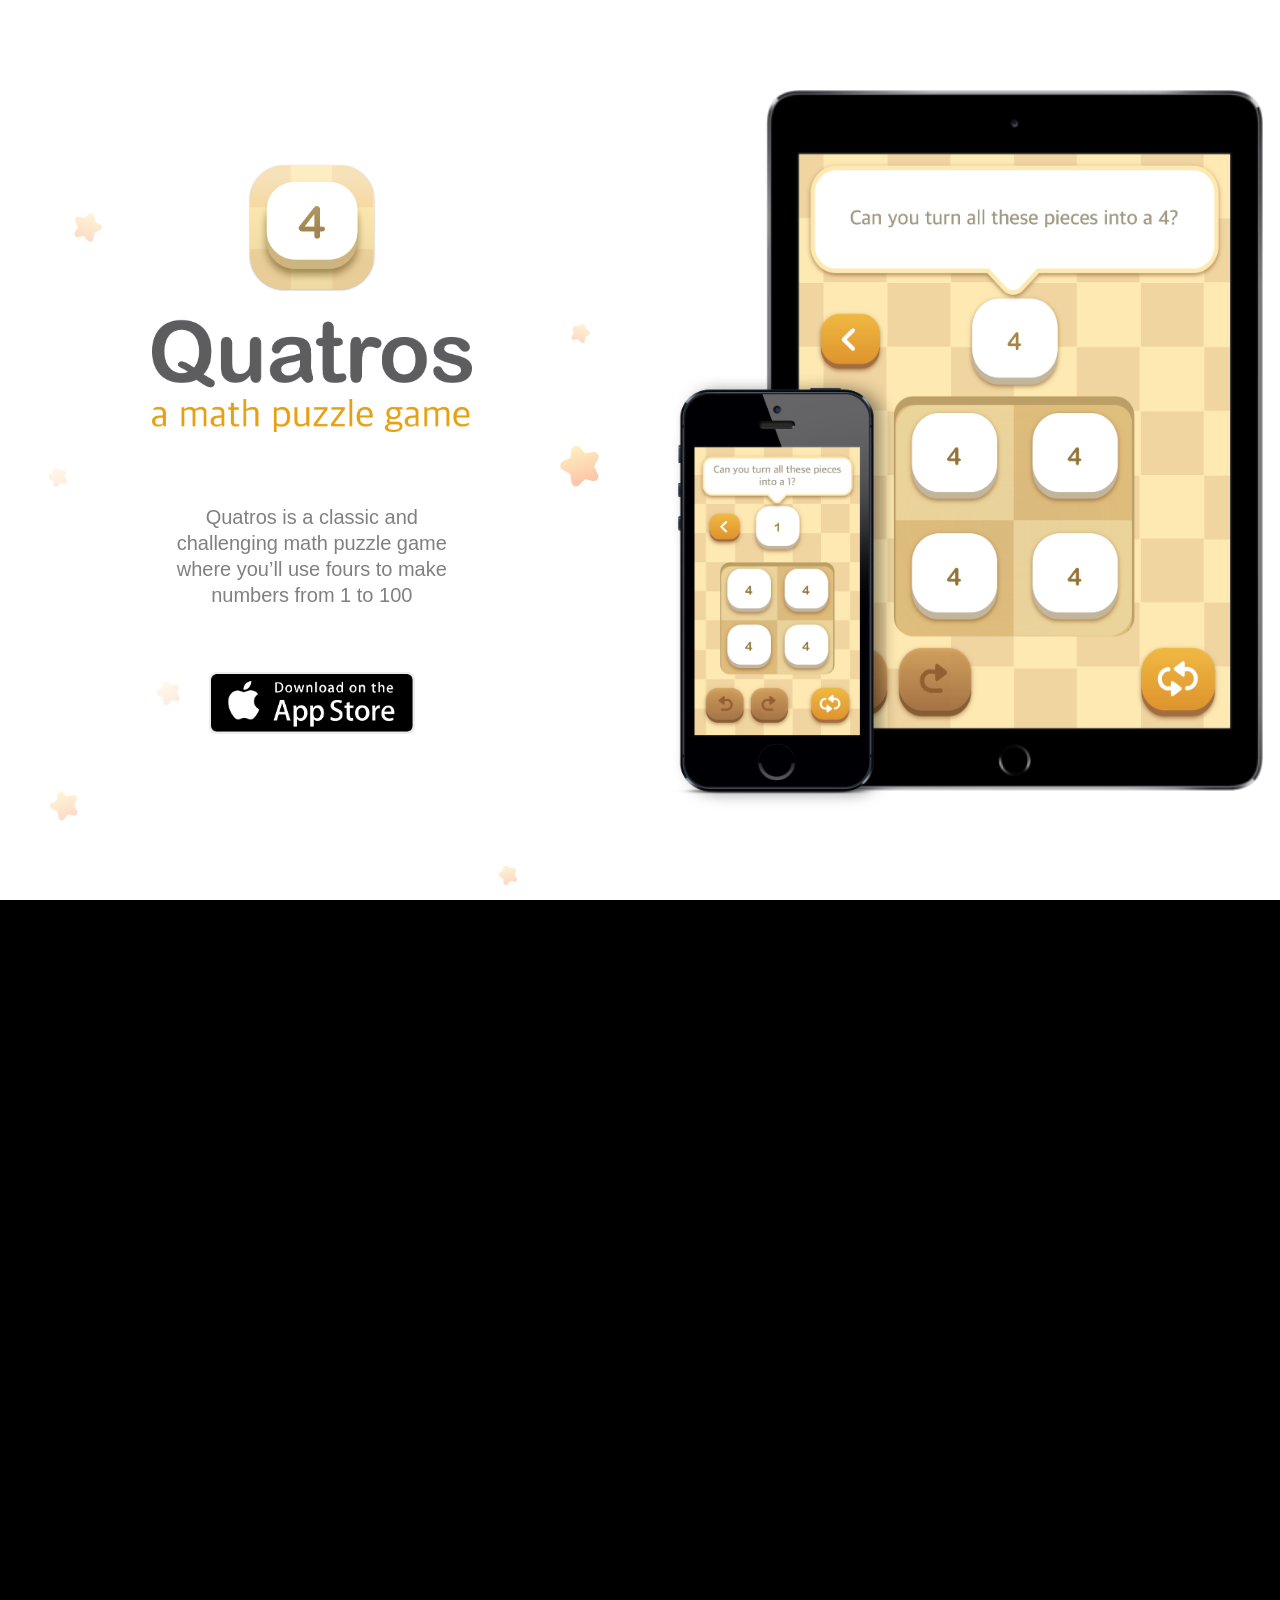
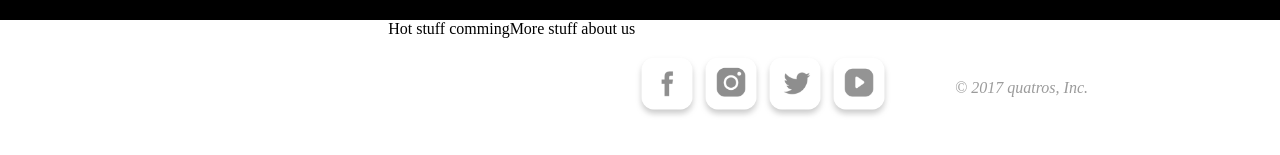
==== index.html @ 1df02212 "removing operador logico and do css" ====
<!DOCTYPE html>
<html>
<head>
<link rel="stylesheet" href="quatrosstyle.css" type="text/css">
<title>Quatros</title>
<meta charset="utf-8">

</head>

<body>


<div class="tudo">

  <div class="texto">
    <center>

    <img  class="titulo" src="texto.png">

    Quatros is a classic and <br>
    challenging math puzzle game <br>
    where you’ll use fours to make<br>
     numbers from 1 to 100<br>
   </center>

     <a href="https://itunes.apple.com/app/id1203913929">
      <img class="btn" src="appstore.png">
    </a>
  </div>
  <div id="screenshot" class="imagem">
    <img src="devices.png" alt="Game screenshot" >

  </div>
</div>

<div id="trailer">
  <iframe
  src="https://www.youtube.com/embed/WuxT9JTy7Dg?rel=0"
  frameborder="0" allowfullscreen></iframe>
</div>

<div class ="footer">

  <div id ="titulo">Hot stuff comming</div>
  <div id ="titulo">More stuff about us</div>


  <div class ="social">
    <a href="https://www.facebook.com/quatrosgame/"><img class = "social" src="icon-facebook.png"></a>
    <a href="https://www.instagram.com/quatrosgame/"><img class = "social" src="icon-instagram.png"></a>
   <a href="https://twitter.com/PDBarroca"><img class = "social" src="icon-twitter.png"></a>
  <a href="https://www.youtube.com/channel/UCgjGObWoxBsjUJRtYX-TQRA/videos?view_as=subscriber"> <img class = "social" src="icon-youtube.png"></a>
 </div>
 <div id ="trademark">© 2017 quatros, Inc.</div>

</div>

</body>

</html>
---- quatrosstyle.css ----
* {
  box-sizing: border-box;
}
/* For width 400px and larger: */


body {
  margin: 0;
  background-image: url("fundo.png");
  background-size: 100%;
  background-repeat:no-repeat;
  min-height: 100%;
}

@media (min-width: 400px) {

.logo {
  width:auto;
}

.tudo {
  width: 100vw;
  height: 100vh;
  display: flex;
  justify-content: center;
  align-items: center;
}

.titulo {
  width:25vw;
  min-width: 220px;
  margin-bottom: 8vh;
  margin-top: 6vh;
  display: flex;
  justify-content: center;
}

.texto {
  display: flex;
  flex-direction: column;
  align-items: center;
  font-family: helvetica;
  font-size: 15pt;
  text-align: center;
  color:gray;
  line-height: 1.3;
  padding-right: 5vw;
}

.btn {
  width: 35%;
  min-width: 200px;
  height:auto;
  margin-top: 5vw;
  transition: 0.5s transform;
  padding-bottom: 50px;
}

.btn:hover
{
        -webkit-transform: scale(1.2);
        -ms-transform: scale(1.2);
        transform: scale(1.2);
}

.imagem {
  display: flex;
  justify-content: center;
  align-items: center;
  transition: 0.5s transform;
}

.imagem:hover
{
        -webkit-transform: scale(1.1);
        -ms-transform: scale(1.1);
        transform: scale(1.1);
        content: src('trailer.png');

}

.imagem img {
  width: auto;
  height: 80vh;

}

#trailer{
  background-color: black;
  flex-wrap: nowrap;
  width: 100vw;
  align-items: center;
  display: flex;
  align-items: center;
}

#trailer iframe {
  margin:0 auto;
  width: 100%;
  height: 80vh;
}


.footer{
  flex-wrap: nowrap;
  margin:0 auto;
  height: 15vh;
  width: 100vw;
  bottom: 0;
  display: flex;
  justify-content: flex-end;
  flex-direction: row;
  padding-right: 5vw;

}

.links {

  font-family: helvetica;
  font-size: 14pt;
  color:gray;

}

.social{
  display: flex;
  justify-content: space-between;
  align-items: center;
  flex-direction: row;

}

.social img{
  width: 5vw;
  height: auto;
  transition: 0.5s transform;

}

.social img:hover{
  -webkit-filter : hue-rotate(300deg);
  filter : hue-rotate(300deg);
  -webkit-transform: scale(1.2);
  -ms-transform: scale(1.2);
  transform: scale(1.2);
}

#linksfooterprimeiro{
  margin-left: 10vw;
  display: flex;
  justify-content: center;
  align-items: center;
  margin-right:10vw;
}

#linksfooter{
  margin-right: 5vw;
  display: flex;
  justify-content: center;
  align-items: center;
}

#linksfooterultimo{

  display: flex;
  justify-content: center;
  align-items: center;
  margin-right:10vw;
}

#trademark{
  font-style: italic;
  font-size: 12pt;
  color: #9B9B9B;
  margin-left: 5vw;
  display: flex;
  justify-content: center;
  align-items: center;
  margin-right:10vw;
}

a:link {
    text-decoration: none;
    color: gray;
}

a:visited {
    text-decoration: none;
    color: gray;
}

a:hover {
    text-decoration: none;
    color: #E7A010;
}

a:active {
    text-decoration: none;
    color: gray;
}

  }

/* For width smaller than 400px: */

@media (max-width: 400px) {

.logo {
  width:auto;
}

.titulo {
  width:30vw;
  min-width: 220px;
  margin-bottom: 8vh;
  margin-top: 6vh;
  display: flex;
  justify-content: center;
}

.texto {
  display: flex;
  flex-direction: column;
  align-items: center;
  font-family: helvetica;
  font-size: 15pt;
  text-align: center;
  color:gray;
  line-height: 1.3;
  padding-right: 5vw;
}

.btn {
  width: 35%;
  min-width: 200px;
  height:auto;
  margin-top: 5vw;
  transition: 0.5s transform;
  padding-bottom: 50px;
}
.imagem {
  display: flex;
  justify-content: center;
  align-items: center;
  transition: 0.5s transform;
}

.imagem img {
  width: auto;
  height: 80vh;

}

#trailer{
  background-color: black;
  flex-wrap: nowrap;
  width: 100vw;
  align-items: center;
  display: flex;
  align-items: center;
}

#trailer iframe {
  margin:0 auto;
  width: 100%;
  height: 50vh;
}



.links {
  display: flex;
  font-family: helvetica;
  font-size: 14pt;
  color:gray;

}

.social{
  display: flex;
  justify-content: space-around;
  align-items: center;
  flex-direction: row;

}

.social img{
  width: 20vw;
  height: auto;

}

#linksfooterprimeiro{
  margin-left: 10vw;
  display: flex;
  justify-content: center;
  align-items: center;
  margin-right:10vw;
}

#linksfooter{
  margin-right: 5vw;
  display: flex;
  justify-content: center;
  align-items: center;
}

#linksfooterultimo{

  display: flex;
  justify-content: center;
  align-items: center;
  margin-right:10vw;
}

#trademark{
  font-style: italic;
  font-size: 12pt;
  color: #9B9B9B;
  margin-left: 5vw;
  display: flex;
  justify-content: center;
  align-items: center;
  margin-right:10vw;
}





a:link {
    text-decoration: none;
    color: gray;
}

a:visited {
    text-decoration: none;
    color: gray;
}

a:hover {
    text-decoration: none;
    color: #E7A010;
}

a:active {
    text-decoration: none;
    color: gray;
}

  }
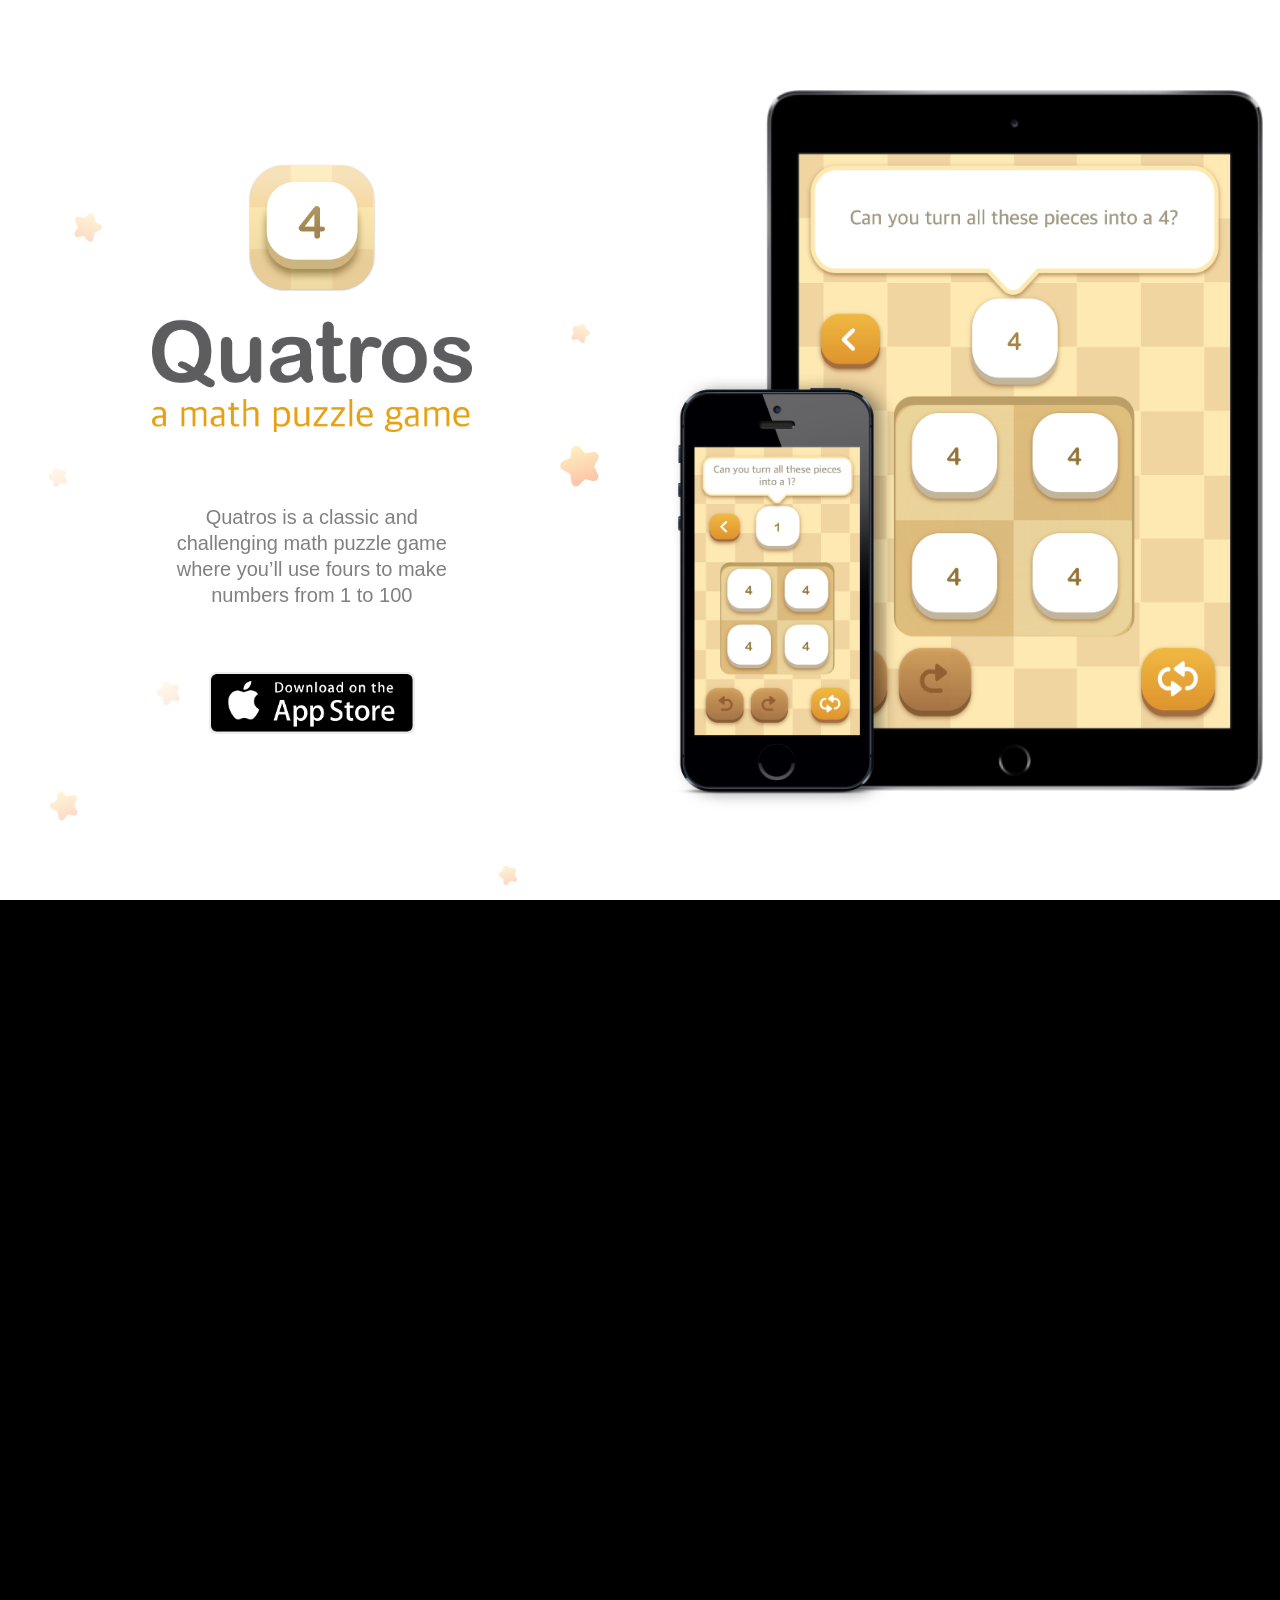
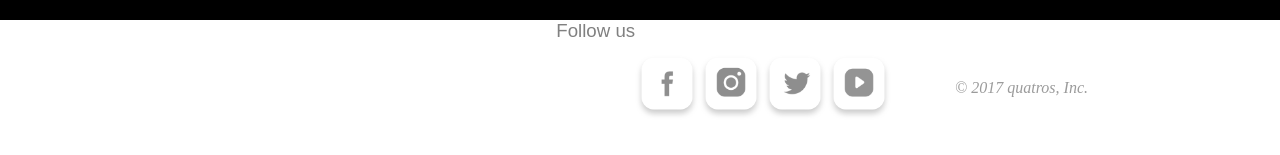
==== commit 60817c06: "adjust footer proprieties" ====
--- a/index.html
+++ b/index.html
@@ -4,6 +4,7 @@
 <link rel="stylesheet" href="quatrosstyle.css" type="text/css">
 <title>Quatros</title>
 <meta charset="utf-8">
+<meta name="viewport" content = "width=device-width, initia-scale=1.0">
 
 </head>
 
@@ -40,10 +41,7 @@
 </div>
 
 <div class ="footer">
-
-  <div id ="titulo">Hot stuff comming</div>
-  <div id ="titulo">More stuff about us</div>
-
+  <div class="links">Follow us</div>
 
   <div class ="social">
     <a href="https://www.facebook.com/quatrosgame/"><img class = "social" src="icon-facebook.png"></a>
--- a/quatrosstyle.css
+++ b/quatrosstyle.css
@@ -12,7 +12,7 @@
   min-height: 100%;
 }
 
-@media (min-width: 400px) {
+@media screen and (min-width: 959px) {
 
 .logo {
   width:auto;
@@ -203,7 +203,7 @@
 
 /* For width smaller than 400px: */
 
-@media (max-width: 400px) {
+@media screen and (max-width: 959px) {
 
 .logo {
   width:auto;
@@ -227,7 +227,6 @@
   text-align: center;
   color:gray;
   line-height: 1.3;
-  padding-right: 5vw;
 }
 
 .btn {
@@ -247,36 +246,42 @@
 
 .imagem img {
   width: auto;
-  height: 80vh;
+  height: 60vh;
 
 }
 
 #trailer{
   background-color: black;
   flex-wrap: nowrap;
+  width: 100%;
+  align-items: center;
+  display: flex;
+  align-items: center;
+  margin-top: 15vh;
+}
+
+#trailer iframe {
+  margin:0 ;
+  width: 100%;
+  height: auto;
+}
+
+
+
+.links {
+  margin-top: 5vh;
   width: 100vw;
-  align-items: center;
-  display: flex;
-  align-items: center;
-}
-
-#trailer iframe {
-  margin:0 auto;
-  width: 100%;
-  height: 50vh;
-}
-
-
-
-.links {
-  display: flex;
+  display: flex;
+  justify-content: center;
   font-family: helvetica;
-  font-size: 14pt;
+  font-size: 18pt;
+  font-weight: bold;
   color:gray;
 
 }
 
 .social{
+  margin-top: 10px;
   display: flex;
   justify-content: space-around;
   align-items: center;
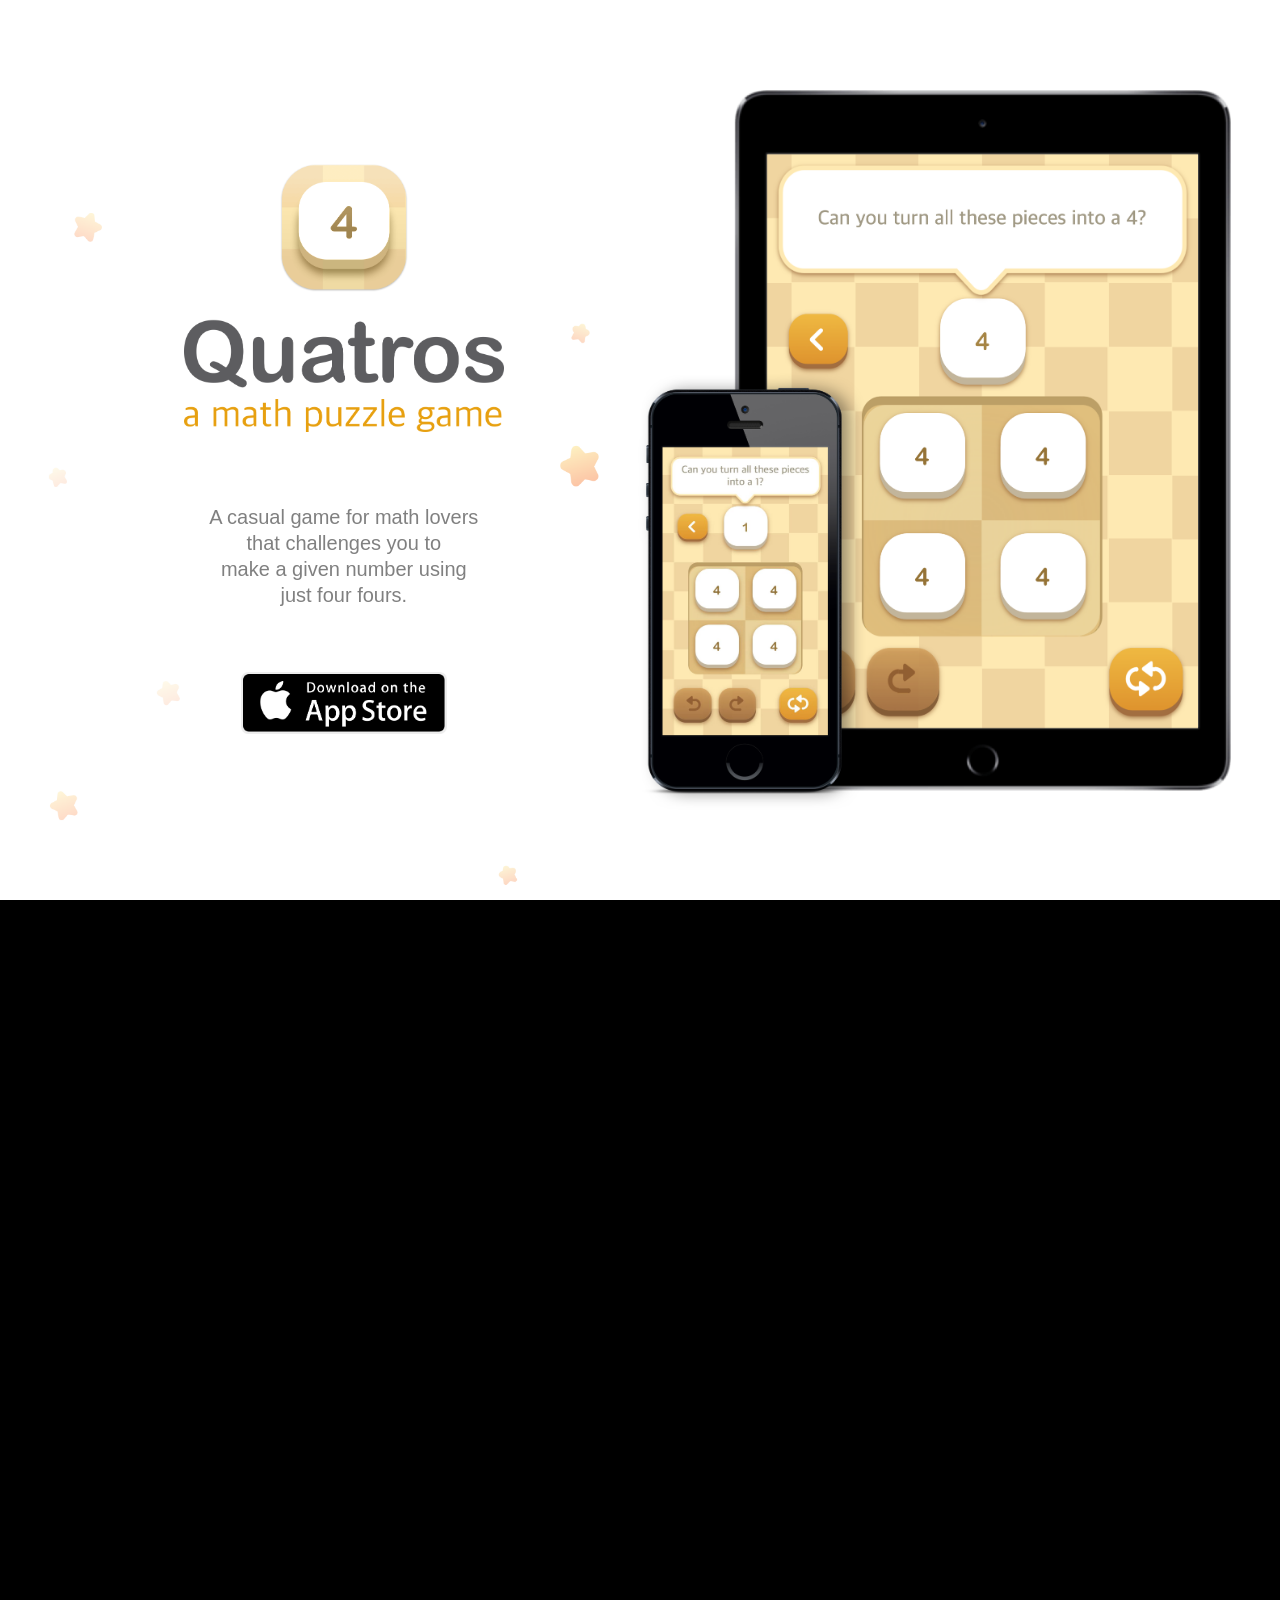
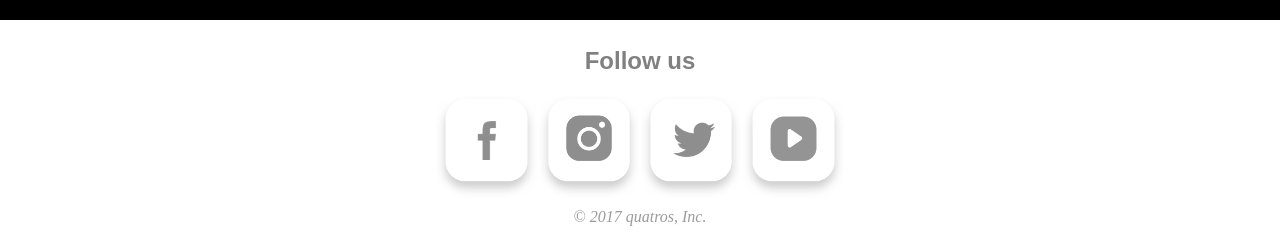
==== commit 6aaf3486: "changedescription" ====
--- a/index.html
+++ b/index.html
@@ -18,10 +18,10 @@
 
     <img  class="titulo" src="texto.png">
 
-    Quatros is a classic and <br>
-    challenging math puzzle game <br>
-    where you’ll use fours to make<br>
-     numbers from 1 to 100<br>
+    A casual game for math lovers <br>
+    that challenges you to   <br>
+    make a given number using <br>
+    just four fours. <br>
    </center>
 
      <a href="https://itunes.apple.com/app/id1203913929">
--- a/quatrosstyle.css
+++ b/quatrosstyle.css
@@ -28,7 +28,6 @@
 
 .titulo {
   width:25vw;
-  min-width: 220px;
   margin-bottom: 8vh;
   margin-top: 6vh;
   display: flex;
@@ -44,7 +43,6 @@
   text-align: center;
   color:gray;
   line-height: 1.3;
-  padding-right: 5vw;
 }
 
 .btn {
@@ -100,38 +98,29 @@
   height: 80vh;
 }
 
-
-.footer{
-  flex-wrap: nowrap;
-  margin:0 auto;
-  height: 15vh;
+.links {
+  margin-top: 3vh;
   width: 100vw;
-  bottom: 0;
-  display: flex;
-  justify-content: flex-end;
+  display: flex;
+  justify-content: center;
+  font-family: helvetica;
+  font-size: 18pt;
+  font-weight: bold;
+  color:gray;
+
+}
+
+.social{
+  display: flex;
+  justify-content: center;
+  align-items: center;
   flex-direction: row;
-  padding-right: 5vw;
-
-}
-
-.links {
-
-  font-family: helvetica;
-  font-size: 14pt;
-  color:gray;
-
-}
-
-.social{
-  display: flex;
-  justify-content: space-between;
-  align-items: center;
-  flex-direction: row;
 
 }
 
 .social img{
-  width: 5vw;
+  margin-top: 20px;
+  width: 8vw;
   height: auto;
   transition: 0.5s transform;
 
@@ -172,11 +161,11 @@
   font-style: italic;
   font-size: 12pt;
   color: #9B9B9B;
-  margin-left: 5vw;
-  display: flex;
-  justify-content: center;
-  align-items: center;
-  margin-right:10vw;
+  display: flex;
+  justify-content: center;
+  align-items: center;
+  margin-top:10px;
+  margin-bottom:10px;
 }
 
 a:link {
@@ -253,7 +242,6 @@
 #trailer{
   background-color: black;
   flex-wrap: nowrap;
-  width: 100%;
   align-items: center;
   display: flex;
   align-items: center;
@@ -263,7 +251,7 @@
 #trailer iframe {
   margin:0 ;
   width: 100%;
-  height: auto;
+  height: 50vh;
 }
 
 
@@ -282,6 +270,7 @@
 
 .social{
   margin-top: 10px;
+  margin-bottom: 10px;
   display: flex;
   justify-content: space-around;
   align-items: center;
@@ -322,11 +311,10 @@
   font-style: italic;
   font-size: 12pt;
   color: #9B9B9B;
-  margin-left: 5vw;
-  display: flex;
-  justify-content: center;
-  align-items: center;
-  margin-right:10vw;
+  display: flex;
+  justify-content: center;
+  align-items: center;
+  margin-bottom: 10px;
 }
 
 
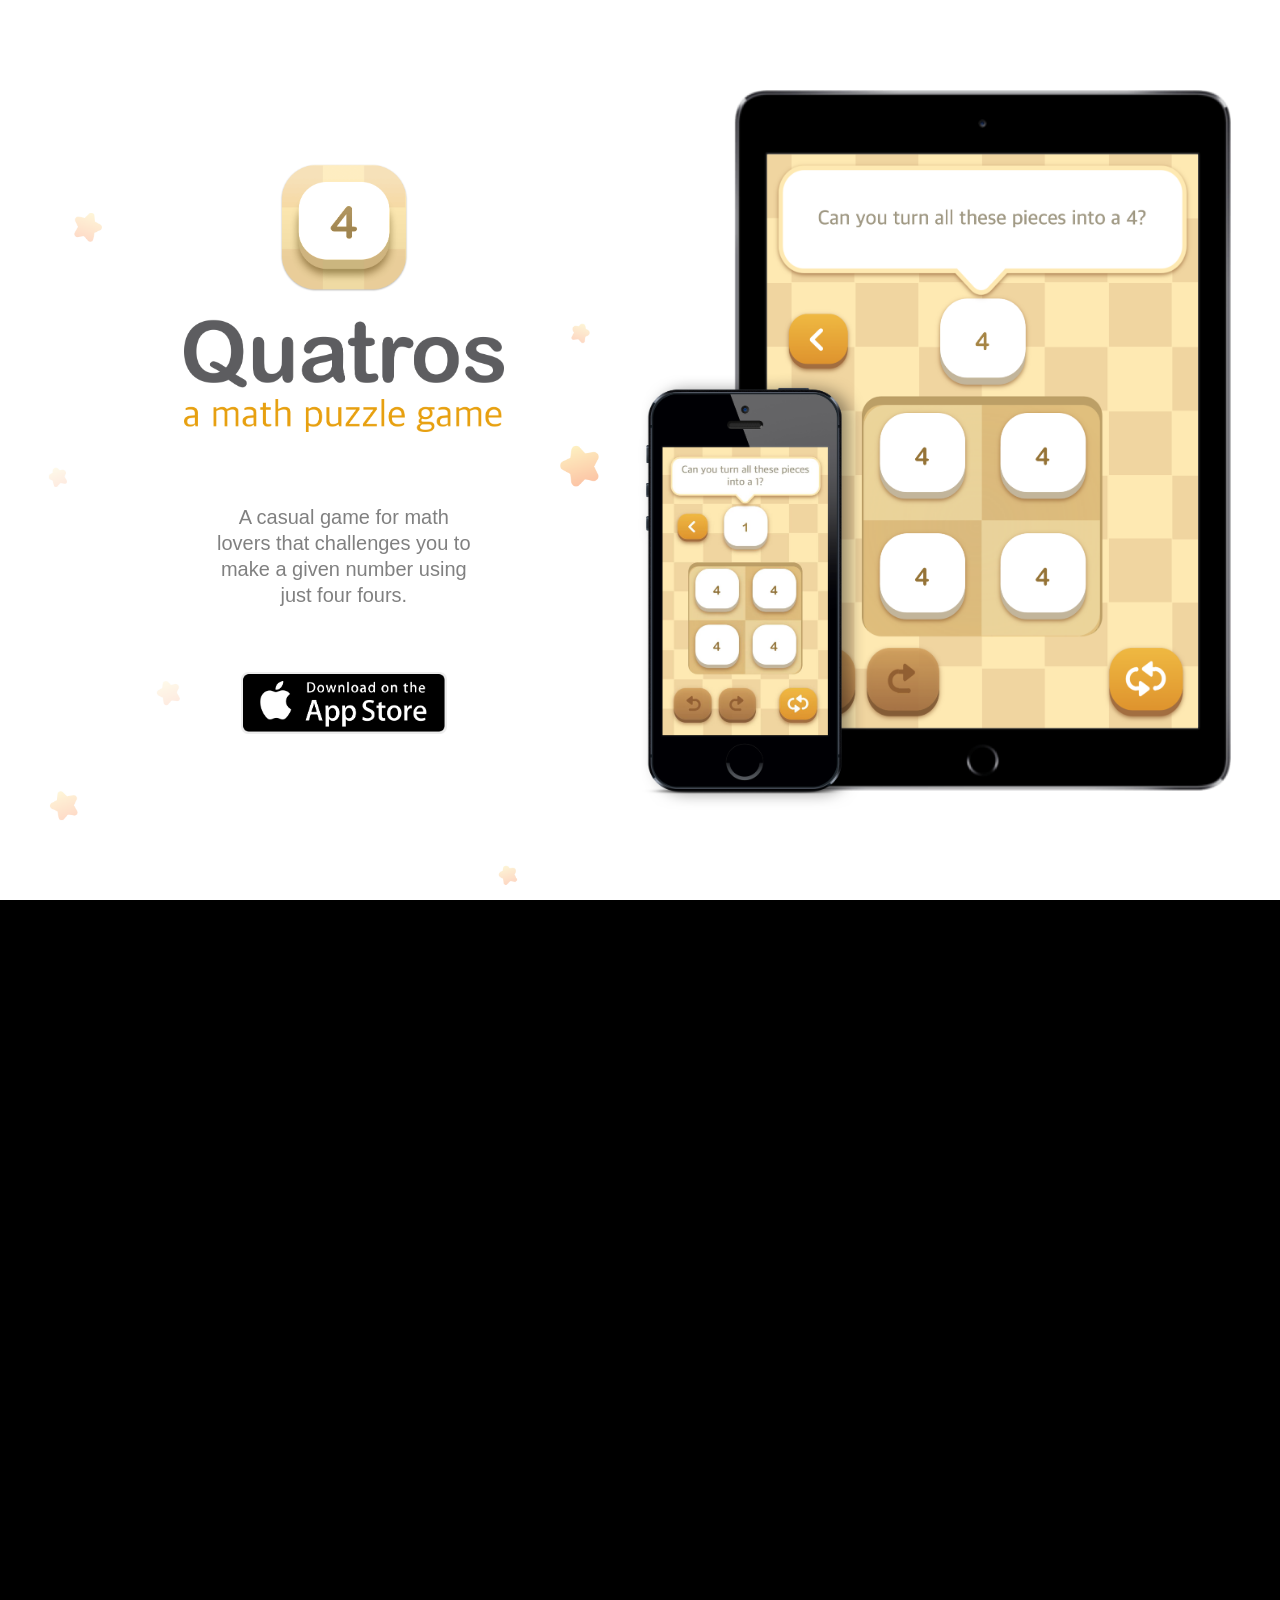
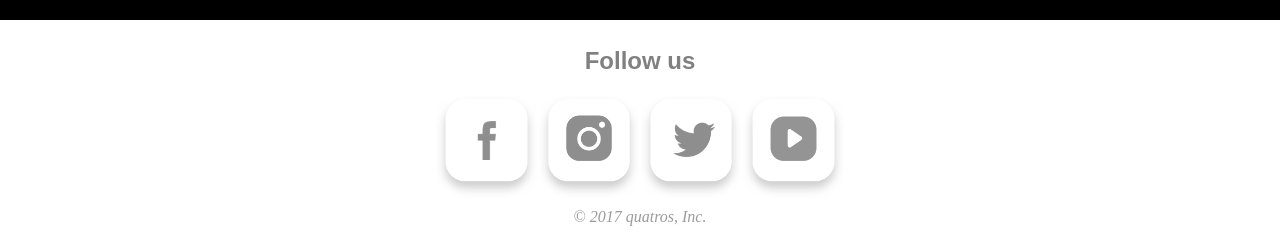
==== commit a39dfe49: "adjust description text" ====
--- a/index.html
+++ b/index.html
@@ -18,8 +18,8 @@
 
     <img  class="titulo" src="texto.png">
 
-    A casual game for math lovers <br>
-    that challenges you to   <br>
+    A casual game for math  <br>
+    lovers that challenges you to   <br>
     make a given number using <br>
     just four fours. <br>
    </center>
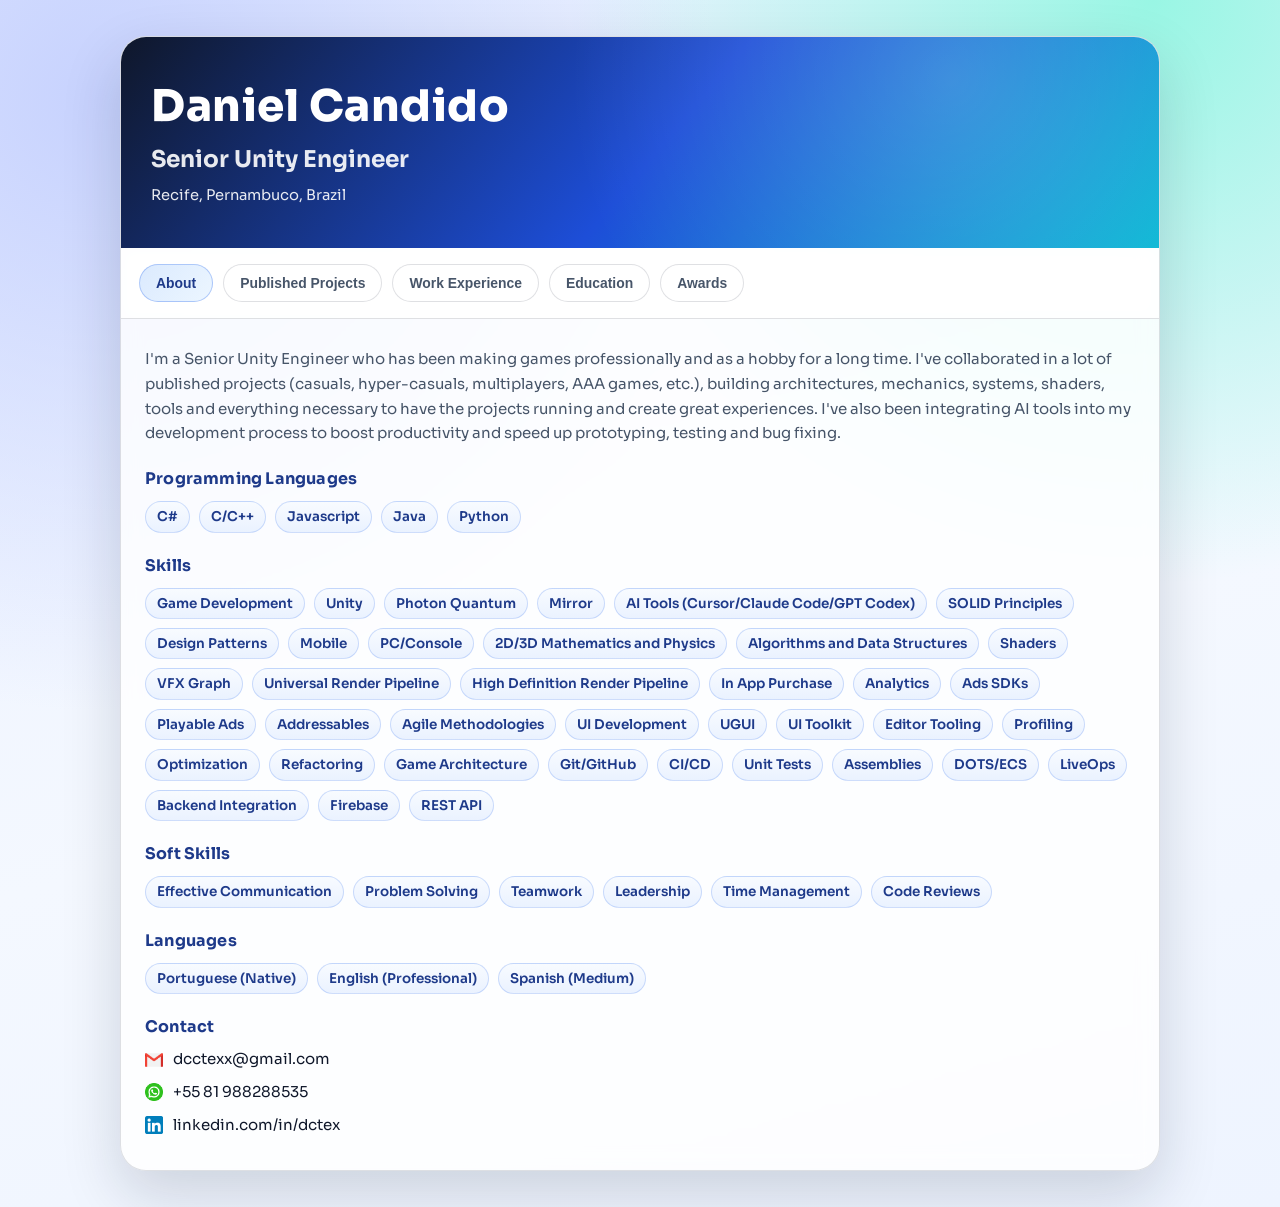
==== commit b37d9397: "Adding initial files" ====
--- a/index.html
+++ b/index.html
@@ -1,58 +1,1001 @@
 <!DOCTYPE html>
-<html>
+<html lang="pt-BR">
 <head>
-<link rel="stylesheet" href="quatrosstyle.css" type="text/css">
-<title>Quatros</title>
-<meta charset="utf-8">
-<meta name="viewport" content = "width=device-width, initia-scale=1.0">
-
+  <meta charset="UTF-8" />
+  <meta name="viewport" content="width=device-width, initial-scale=1.0" />
+  <title>Portfolio | Daniel Candido</title>
+  <style>
+    @import url('https://fonts.googleapis.com/css2?family=Sora:wght@400;600;700;800&display=swap');
+
+    :root {
+      --bg: #e9f0ff;
+      --bg-2: #f4f8ff;
+      --surface: rgba(255, 255, 255, 0.82);
+      --surface-strong: #ffffff;
+      --text: #0f172a;
+      --muted: #475569;
+      --primary: #0ea5e9;
+      --primary-2: #2563eb;
+      --primary-soft: #dbeafe;
+      --border: rgba(30, 41, 59, 0.14);
+      --shadow: 0 24px 60px rgba(15, 23, 42, 0.16);
+    }
+
+    * {
+      box-sizing: border-box;
+      margin: 0;
+      padding: 0;
+    }
+
+    body {
+      font-family: "Sora", "Segoe UI", Tahoma, Geneva, Verdana, sans-serif;
+      background:
+        radial-gradient(circle at 8% 8%, #c7d2fe 0%, transparent 38%),
+        radial-gradient(circle at 90% 0%, #99f6e4 0%, transparent 35%),
+        linear-gradient(165deg, var(--bg) 0%, var(--bg-2) 58%, #eef4ff 100%);
+      color: var(--text);
+      min-height: 100vh;
+      padding: 36px 16px;
+    }
+
+    .portfolio {
+      max-width: 1040px;
+      margin: 0 auto;
+      background: var(--surface);
+      border: 1px solid var(--border);
+      border-radius: 26px;
+      box-shadow: var(--shadow);
+      overflow: hidden;
+      backdrop-filter: blur(10px);
+    }
+
+    .header {
+      background:
+        radial-gradient(circle at 80% 20%, rgba(255, 255, 255, 0.18), transparent 45%),
+        linear-gradient(130deg, #0f172a 0%, #1d4ed8 52%, #06b6d4 100%);
+      color: #ffffff;
+      padding: 42px 30px;
+    }
+
+    .header h1 {
+      font-size: clamp(2rem, 3.4vw, 2.8rem);
+      margin-bottom: 10px;
+      letter-spacing: 0.5px;
+      font-weight: 800;
+    }
+
+    .header-role {
+      color: rgba(255, 255, 255, 0.9);
+      font-size: clamp(1.1rem, 2.2vw, 1.45rem);
+      font-weight: 700;
+      max-width: 680px;
+      line-height: 1.35;
+    }
+
+    .header-location {
+      margin-top: 10px;
+      color: rgba(255, 255, 255, 0.9);
+      font-size: 0.92rem;
+      line-height: 1.4;
+    }
+
+    .contact-items {
+      margin-top: 10px;
+      display: grid;
+      gap: 8px;
+    }
+
+    .contact-item {
+      display: flex;
+      align-items: center;
+      gap: 10px;
+      font-size: 0.95rem;
+      color: var(--muted);
+    }
+
+    .contact-icon {
+      width: 18px;
+      height: 18px;
+      object-fit: contain;
+      flex-shrink: 0;
+    }
+
+    .contact-link {
+      color: var(--text);
+      text-decoration: none;
+      transition: color 0.18s ease;
+    }
+
+    .contact-link:hover {
+      text-decoration: underline;
+      color: var(--primary-2);
+    }
+
+    .awards-items {
+      display: grid;
+      gap: 8px;
+    }
+
+    .awards-item {
+      color: var(--muted);
+      line-height: 1.6;
+      font-size: 0.97rem;
+    }
+
+    .tabs {
+      display: flex;
+      flex-wrap: wrap;
+      gap: 10px;
+      padding: 16px 18px;
+      border-bottom: 1px solid var(--border);
+      background: rgba(255, 255, 255, 0.72);
+      backdrop-filter: blur(8px);
+    }
+
+    .tab-btn {
+      border: 1px solid var(--border);
+      background: rgba(255, 255, 255, 0.85);
+      color: var(--muted);
+      padding: 10px 16px;
+      border-radius: 999px;
+      font-size: 0.87rem;
+      font-weight: 600;
+      cursor: pointer;
+      transition: all 0.22s ease;
+    }
+
+    .tab-btn:hover {
+      border-color: var(--primary);
+      color: var(--primary);
+      transform: translateY(-2px);
+      box-shadow: 0 8px 18px rgba(15, 69, 120, 0.12);
+    }
+
+    .tab-btn.active {
+      background: linear-gradient(130deg, var(--primary-soft) 0%, #ecf6ff 100%);
+      border-color: rgba(37, 99, 235, 0.3);
+      color: #1e3a8a;
+    }
+
+    .content {
+      padding: 28px 24px 32px;
+    }
+
+    .tab-panel {
+      display: none;
+      animation: fadeIn 0.25s ease;
+    }
+
+    .tab-panel.active {
+      display: block;
+    }
+
+    .tab-panel h2 {
+      font-size: 1.45rem;
+      margin-bottom: 14px;
+      color: #0f172a;
+    }
+
+    .tab-panel h3 {
+      font-size: 1rem;
+      margin: 22px 0 10px;
+      color: #1e3a8a;
+      letter-spacing: 0.2px;
+    }
+
+    .tab-panel p,
+    .tab-panel li {
+      color: var(--muted);
+      line-height: 1.65;
+      font-size: 0.94rem;
+    }
+
+    ul {
+      margin-left: 20px;
+      margin-top: 8px;
+    }
+
+    .skills-wrap {
+      display: flex;
+      flex-wrap: wrap;
+      gap: 9px;
+      margin-top: 12px;
+    }
+
+    .skill-chip {
+      border: 1px solid rgba(37, 99, 235, 0.2);
+      background: linear-gradient(180deg, #f8fbff 0%, #eaf2ff 100%);
+      color: #1e3a8a;
+      padding: 8px 11px;
+      border-radius: 999px;
+      font-size: 0.84rem;
+      font-weight: 600;
+      line-height: 1;
+      user-select: none;
+      cursor: default;
+      transition: transform 0.2s ease, box-shadow 0.2s ease, border-color 0.2s ease, background 0.2s ease;
+    }
+
+    .skill-chip:hover {
+      transform: translateY(-2px) scale(1.02);
+      border-color: rgba(37, 99, 235, 0.38);
+      background: linear-gradient(180deg, #ffffff 0%, #e0ebff 100%);
+      box-shadow: 0 8px 16px rgba(37, 99, 235, 0.16);
+    }
+
+    .projects-grid {
+      display: grid;
+      grid-template-columns: repeat(3, minmax(0, 1fr));
+      gap: 16px;
+      margin-top: 12px;
+      align-items: start;
+    }
+
+    .project-panel {
+      border: 1px solid var(--border);
+      border-radius: 16px;
+      background: var(--surface-strong);
+      overflow: hidden;
+      display: flex;
+      flex-direction: column;
+      position: relative;
+      align-self: start;
+      min-height: 365px;
+      box-shadow: 0 16px 34px rgba(15, 23, 42, 0.1);
+      transition: transform 0.22s ease, box-shadow 0.22s ease, border-color 0.22s ease;
+    }
+
+    .project-panel:hover {
+      transform: translateY(-3px);
+      box-shadow: 0 24px 38px rgba(15, 23, 42, 0.14);
+      border-color: rgba(37, 99, 235, 0.24);
+    }
+
+    .project-panel.project-panel-expanded {
+      min-height: 0;
+    }
+
+    .project-store-btn {
+      position: absolute;
+      top: 10px;
+      right: 10px;
+      z-index: 2;
+      border: 1px solid rgba(255, 255, 255, 0.85);
+      background: rgba(30, 58, 138, 0.9);
+      color: #fff;
+      text-decoration: none;
+      border-radius: 999px;
+      padding: 6px 11px;
+      font-size: 0.75rem;
+      font-weight: 600;
+      line-height: 1;
+      transition: transform 0.2s ease, background 0.2s ease;
+    }
+
+    .project-store-btn:hover {
+      transform: translateY(-1px);
+      background: rgba(14, 165, 233, 0.96);
+    }
+
+    .project-gif {
+      width: 100%;
+      aspect-ratio: 16 / 10;
+      object-fit: cover;
+      display: block;
+      border-bottom: 1px solid var(--border);
+      background: #e8efff;
+    }
+
+    .project-content {
+      padding: 12px 12px 12px;
+      display: flex;
+      flex-direction: column;
+      flex: 1;
+      gap: 8px;
+    }
+
+    .project-title {
+      font-size: 0.95rem;
+      color: #0f172a;
+      line-height: 1.35;
+    }
+
+    .project-skills {
+      display: flex;
+      flex-wrap: wrap;
+      gap: 6px;
+    }
+
+    .project-skills .skill-chip {
+      font-size: 0.72rem;
+      padding: 6px 8px;
+      pointer-events: none;
+      transform: none;
+      box-shadow: none;
+    }
+
+    .project-toggle {
+      border: 1px solid rgba(37, 99, 235, 0.24);
+      background: linear-gradient(180deg, #f8fbff 0%, #e7efff 100%);
+      color: #1e40af;
+      padding: 6px 10px;
+      font-size: 0.76rem;
+      line-height: 1.1;
+      cursor: pointer;
+      width: auto;
+      text-align: center;
+      align-self: center;
+      margin-top: auto;
+      font-weight: 600;
+      text-transform: none;
+      border-radius: 999px;
+      transition: all 0.2s ease;
+    }
+
+    .project-toggle:hover {
+      color: #1d4ed8;
+      border-color: rgba(37, 99, 235, 0.4);
+      transform: translateY(-1px);
+    }
+
+    .project-desc {
+      display: none;
+      color: var(--muted);
+      line-height: 1.55;
+      font-size: 0.9rem;
+      border-top: 1px dashed rgba(37, 99, 235, 0.22);
+      margin-top: 8px;
+      padding-top: 10px;
+    }
+
+    .project-desc.open {
+      display: block;
+    }
+
+    .card {
+      border: 1px solid var(--border);
+      border-radius: 14px;
+      padding: 14px;
+      background: var(--surface-strong);
+      box-shadow: 0 10px 22px rgba(12, 35, 64, 0.06);
+    }
+
+    .meta {
+      color: #64748b;
+      font-size: 0.85rem;
+      margin-top: 6px;
+    }
+
+    @keyframes fadeIn {
+      from {
+        opacity: 0;
+        transform: translateY(4px);
+      }
+      to {
+        opacity: 1;
+        transform: translateY(0);
+      }
+    }
+
+    @media (max-width: 640px) {
+      body {
+        padding: 16px 10px;
+      }
+
+      .header,
+      .content {
+        padding: 18px 16px;
+      }
+
+      .tabs {
+        padding: 12px 10px;
+      }
+
+      .tab-btn {
+        width: 100%;
+        text-align: center;
+      }
+
+      .projects-grid {
+        grid-template-columns: 1fr;
+      }
+
+      .project-panel {
+        min-height: 0;
+      }
+    }
+
+    @media (min-width: 641px) and (max-width: 900px) {
+      .projects-grid {
+        grid-template-columns: repeat(2, minmax(0, 1fr));
+      }
+    }
+  </style>
 </head>
-
 <body>
-
-
-<div class="tudo">
-
-  <div class="texto">
-    <center>
-
-    <img  class="titulo" src="texto.png">
-
-    A casual game for math  <br>
-    lovers that challenges you to   <br>
-    make a given number using <br>
-    just four fours. <br>
-   </center>
-
-     <a href="https://itunes.apple.com/app/id1203913929">
-      <img class="btn" src="appstore.png">
-    </a>
-  </div>
-  <div id="screenshot" class="imagem">
-    <img src="devices.png" alt="Game screenshot" >
-
-  </div>
-</div>
-
-<div id="trailer">
-  <iframe
-  src="https://www.youtube.com/embed/WuxT9JTy7Dg?rel=0"
-  frameborder="0" allowfullscreen></iframe>
-</div>
-
-<div class ="footer">
-  <div class="links">Follow us</div>
-
-  <div class ="social">
-    <a href="https://www.facebook.com/quatrosgame/"><img class = "social" src="icon-facebook.png"></a>
-    <a href="https://www.instagram.com/quatrosgame/"><img class = "social" src="icon-instagram.png"></a>
-   <a href="https://twitter.com/PDBarroca"><img class = "social" src="icon-twitter.png"></a>
-  <a href="https://www.youtube.com/channel/UCgjGObWoxBsjUJRtYX-TQRA/videos?view_as=subscriber"> <img class = "social" src="icon-youtube.png"></a>
- </div>
- <div id ="trademark">© 2017 quatros, Inc.</div>
-
-</div>
-
+  <main class="portfolio">
+    <header class="header">
+      <h1>Daniel Candido</h1>
+      <p class="header-role">Senior Unity Engineer</p>
+      <p class="header-location">Recife, Pernambuco, Brazil</p>
+    </header>
+
+    <nav class="tabs" role="tablist" aria-label="Portfolio tabs">
+      <button class="tab-btn active" role="tab" aria-selected="true" aria-controls="about" id="tab-about" data-tab="about">About</button>
+      <button class="tab-btn" role="tab" aria-selected="false" aria-controls="projects" id="tab-projects" data-tab="projects">Published Projects</button>
+      <button class="tab-btn" role="tab" aria-selected="false" aria-controls="experience" id="tab-experience" data-tab="experience">Work Experience</button>
+      <button class="tab-btn" role="tab" aria-selected="false" aria-controls="education" id="tab-education" data-tab="education">Education</button>
+      <button class="tab-btn" role="tab" aria-selected="false" aria-controls="awards" id="tab-awards" data-tab="awards">Awards</button>
+    </nav>
+
+    <section class="content">
+      <article class="tab-panel active" id="about" role="tabpanel" aria-labelledby="tab-about">
+        <p>
+          I'm a Senior Unity Engineer who has been making games professionally and as a hobby for a long time. I've collaborated in a lot of published projects (casuals, hyper-casuals, multiplayers, AAA games, etc.), building architectures, mechanics, systems, shaders, tools and everything necessary to have the projects running and create great experiences. I've also been integrating AI tools into my development process to boost productivity and speed up prototyping, testing and bug fixing.
+        </p>
+
+        <h3>Programming Languages</h3>
+        <div class="skills-wrap" aria-label="Programming Languages">
+          <span class="skill-chip" role="img" aria-label="C#">C#</span>
+          <span class="skill-chip" role="img" aria-label="C/C++">C/C++</span>
+          <span class="skill-chip" role="img" aria-label="Javascript">Javascript</span>
+          <span class="skill-chip" role="img" aria-label="Java">Java</span>
+          <span class="skill-chip" role="img" aria-label="Python">Python</span>
+        </div>
+
+        <h3>Skills</h3>
+        <div class="skills-wrap" aria-label="Skills">
+          <span class="skill-chip" role="img" aria-label="Game Development">Game Development</span>
+          <span class="skill-chip" role="img" aria-label="Unity">Unity</span>
+          <span class="skill-chip" role="img" aria-label="Photon Quantum">Photon Quantum</span>
+          <span class="skill-chip" role="img" aria-label="Mirror">Mirror</span>
+          <span class="skill-chip" role="img" aria-label="AI Tools (Cursor/Claude Code/GPT Codex)">AI Tools (Cursor/Claude Code/GPT Codex)</span>
+          <span class="skill-chip" role="img" aria-label="SOLID Principles">SOLID Principles</span>
+          <span class="skill-chip" role="img" aria-label="Design Patterns">Design Patterns</span>
+          <span class="skill-chip" role="img" aria-label="Mobile">Mobile</span>
+          <span class="skill-chip" role="img" aria-label="PC/Console">PC/Console</span>
+          <span class="skill-chip" role="img" aria-label="2D/3D Mathematics and Physics">2D/3D Mathematics and Physics</span>
+          <span class="skill-chip" role="img" aria-label="Algorithms and Data Structures">Algorithms and Data Structures</span>
+          <span class="skill-chip" role="img" aria-label="Shaders">Shaders</span>
+          <span class="skill-chip" role="img" aria-label="VFX Graph">VFX Graph</span>
+          <span class="skill-chip" role="img" aria-label="Universal Render Pipeline">Universal Render Pipeline</span>
+          <span class="skill-chip" role="img" aria-label="High Definition Render Pipeline">High Definition Render Pipeline</span>
+          <span class="skill-chip" role="img" aria-label="In App Purchase">In App Purchase</span>
+          <span class="skill-chip" role="img" aria-label="Analytics">Analytics</span>
+          <span class="skill-chip" role="img" aria-label="Ads SDKs">Ads SDKs</span>
+          <span class="skill-chip" role="img" aria-label="Playable Ads">Playable Ads</span>
+          <span class="skill-chip" role="img" aria-label="Addressables">Addressables</span>
+          <span class="skill-chip" role="img" aria-label="Agile Methodologies">Agile Methodologies</span>
+          <span class="skill-chip" role="img" aria-label="UI Development">UI Development</span>
+          <span class="skill-chip" role="img" aria-label="UGUI">UGUI</span>
+          <span class="skill-chip" role="img" aria-label="UI Toolkit">UI Toolkit</span>
+          <span class="skill-chip" role="img" aria-label="Editor Tooling">Editor Tooling</span>
+          <span class="skill-chip" role="img" aria-label="Profiling">Profiling</span>
+          <span class="skill-chip" role="img" aria-label="Optimization">Optimization</span>
+          <span class="skill-chip" role="img" aria-label="Refactoring">Refactoring</span>
+          <span class="skill-chip" role="img" aria-label="Game Architecture">Game Architecture</span>
+          <span class="skill-chip" role="img" aria-label="Git/GitHub">Git/GitHub</span>
+          <span class="skill-chip" role="img" aria-label="CI/CD">CI/CD</span>
+          <span class="skill-chip" role="img" aria-label="Unit Tests">Unit Tests</span>
+          <span class="skill-chip" role="img" aria-label="Assemblies">Assemblies</span>
+          <span class="skill-chip" role="img" aria-label="DOTS/ECS">DOTS/ECS</span>
+          <span class="skill-chip" role="img" aria-label="LiveOps">LiveOps</span>
+          <span class="skill-chip" role="img" aria-label="Backend Integration">Backend Integration</span>
+          <span class="skill-chip" role="img" aria-label="Firebase">Firebase</span>
+          <span class="skill-chip" role="img" aria-label="REST API">REST API</span>
+        </div>
+
+        <h3>Soft Skills</h3>
+        <div class="skills-wrap" aria-label="Soft Skills">
+          <span class="skill-chip" role="img" aria-label="Effective Communication">Effective Communication</span>
+          <span class="skill-chip" role="img" aria-label="Problem Solving">Problem Solving</span>
+          <span class="skill-chip" role="img" aria-label="Teamwork">Teamwork</span>
+          <span class="skill-chip" role="img" aria-label="Leadership">Leadership</span>
+          <span class="skill-chip" role="img" aria-label="Time Management">Time Management</span>
+          <span class="skill-chip" role="img" aria-label="Code Reviews">Code Reviews</span>
+        </div>
+
+        <h3>Languages</h3>
+        <div class="skills-wrap" aria-label="Languages">
+          <span class="skill-chip" role="img" aria-label="Portuguese Native">Portuguese (Native)</span>
+          <span class="skill-chip" role="img" aria-label="English Professional">English (Professional)</span>
+          <span class="skill-chip" role="img" aria-label="Spanish Medium">Spanish (Medium)</span>
+        </div>
+
+        <h3>Contact</h3>
+        <div class="contact-items">
+          <p class="contact-item"><img class="contact-icon" src="Email.png" alt="Email icon" /> <a class="contact-link" href="mailto:dcctexx@gmail.com">dcctexx@gmail.com</a></p>
+          <p class="contact-item"><img class="contact-icon" src="WhatsApp.png" alt="WhatsApp icon" /> <a class="contact-link" href="https://wa.me/5581988288535" target="_blank" rel="noopener noreferrer">+55 81 988288535</a></p>
+          <p class="contact-item"><img class="contact-icon" src="Linkedin.png" alt="LinkedIn icon" /> <a class="contact-link" href="https://www.linkedin.com/in/dctex" target="_blank" rel="noopener noreferrer">linkedin.com/in/dctex</a></p>
+        </div>
+      </article>
+
+      <article class="tab-panel" id="projects" role="tabpanel" aria-labelledby="tab-projects">
+        <div class="projects-grid">
+          <article class="project-panel" data-store-url="https://play.google.com/store/search?q=2%20Player%20Games%20JindoBlu&c=apps">
+            <img class="project-gif" src="gifs/2 player games.gif" alt="2 Player Games" />
+            <div class="project-content">
+              <h4 class="project-title">2 Player Games</h4>
+              <button class="project-toggle" type="button" aria-expanded="false">See role details</button>
+              <div class="project-desc">
+                <ul>
+                  <li>Implemented several games.</li>
+                  <li>Implemented AI bots with support for different difficulty levels.</li>
+                  <li>Updated libraries and outdated games.</li>
+                  <li>Integrated tools to improve development.</li>
+                  <li>General bug fixing.</li>
+                </ul>
+              </div>
+            </div>
+          </article>
+          <article class="project-panel" data-store-url="https://play.google.com/store/search?q=1%202%203%204%20Player%20Games%20JindoBlu&c=apps">
+            <img class="project-gif" src="gifs/4 player games.gif" alt="4 Player Games" />
+            <div class="project-content">
+              <h4 class="project-title">1 2 3 4 Player Games</h4>
+              <button class="project-toggle" type="button" aria-expanded="false">See role details</button>
+              <div class="project-desc">
+                <ul>
+                  <li>Implemented several games.</li>
+                  <li>Implemented AI bots with support for different difficulty levels.</li>
+                  <li>Ported games from 2 Player Games and added support for 3 and 4 players.</li>
+                  <li>Integrated tools to improve development.</li>
+                  <li>General bug fixing.</li>
+                </ul>
+              </div>
+            </div>
+          </article>
+          <article class="project-panel" data-store-url="https://play.google.com/store/search?q=Chef%20Rescue%20game&c=apps">
+            <img class="project-gif" src="gifs/chef rescue.gif" alt="Chef Rescue" />
+            <div class="project-content">
+              <h4 class="project-title">Chef Rescue</h4>
+              <button class="project-toggle" type="button" aria-expanded="false">See role details</button>
+              <div class="project-desc">
+                <ul>
+                  <li>Developed tutorial systems related to receipts and in-game items.</li>
+                  <li>Fixed bugs related to graphics, sprite layering and visual artifacts.</li>
+                  <li>Ported the game to newer Unity versions.</li>
+                  <li>Updated outdated SDKs including IAP, analytics and ads.</li>
+                </ul>
+              </div>
+            </div>
+          </article>
+          <article class="project-panel" data-store-url="https://play.google.com/store/search?q=Cookie%20Jam%20match%203&c=apps">
+            <img class="project-gif" src="gifs/cookie jam.gif" alt="Cookie Jam" />
+            <div class="project-content">
+              <h4 class="project-title">Cookie Jam</h4>
+              <button class="project-toggle" type="button" aria-expanded="false">See role details</button>
+              <div class="project-desc">
+                <ul>
+                  <li>Implemented new matching features and effects.</li>
+                  <li>Implemented new screens and integrated new game UI flows.</li>
+                  <li>Fixed bugs in the cheat system for testing.</li>
+                  <li>Fixed multiple bugs related to matching behavior and game events.</li>
+                </ul>
+              </div>
+            </div>
+          </article>
+          <article class="project-panel" data-store-url="https://play.google.com/store/search?q=El%20Reino%20Infantil%20game&c=apps">
+            <img class="project-gif" src="gifs/el reino infantil.gif" alt="El Reino Infantil" />
+            <div class="project-content">
+              <h4 class="project-title">El Reino Infantil</h4>
+              <button class="project-toggle" type="button" aria-expanded="false">See role details</button>
+              <div class="project-desc">
+                <ul>
+                  <li>Developed several minigames inside the El Reino Infantil metagame.</li>
+                  <li>Worked on backend (Firebase/TypeScript), uploading 400,000 QRCode values and handling Cloud Functions to keep access secure.</li>
+                  <li>Integrated QRCode detection with AR so scanned cards spawned AR models.</li>
+                  <li>Ported and updated games to newer Cocos Creator versions.</li>
+                  <li>Integrated multiple APIs (IAP, analytics, authentication, etc.).</li>
+                </ul>
+              </div>
+            </div>
+          </article>
+          <article class="project-panel" data-store-url="https://play.google.com/store/search?q=Growtopia&c=apps">
+            <img class="project-gif" src="gifs/growtopia.gif" alt="Growtopia" />
+            <div class="project-content">
+              <h4 class="project-title">Growtopia</h4>
+              <button class="project-toggle" type="button" aria-expanded="false">See role details</button>
+              <div class="project-desc">
+                <ul>
+                  <li>Fixed several bugs in client-server communication.</li>
+                  <li>Fixed several bugs in game mechanics.</li>
+                </ul>
+              </div>
+            </div>
+          </article>
+          <article class="project-panel" data-store-url="https://play.google.com/store/search?q=Logic%20Pic%20game&c=apps">
+            <img class="project-gif" src="gifs/logic pic.gif" alt="Logic Pic" />
+            <div class="project-content">
+              <h4 class="project-title">Logic Pic</h4>
+              <button class="project-toggle" type="button" aria-expanded="false">See role details</button>
+              <div class="project-desc">
+                <ul>
+                  <li>Developed tutorial system.</li>
+                  <li>Fixed several game flow bugs.</li>
+                  <li>Ported the game to newer Unity versions to replace old Android libraries.</li>
+                  <li>Updated outdated SDKs including IAP, analytics and ads.</li>
+                </ul>
+              </div>
+            </div>
+          </article>
+          <article class="project-panel" data-store-url="https://play.google.com/store/search?q=Overloot%20game&c=apps">
+            <img class="project-gif" src="gifs/overloot.gif" alt="Overloot" />
+            <div class="project-content">
+              <h4 class="project-title">Overloot</h4>
+              <button class="project-toggle" type="button" aria-expanded="false">See role details</button>
+              <div class="project-desc">
+                <ul>
+                  <li>Fixed localization issues.</li>
+                  <li>Implemented inventory placement scheme for collected items during gameplay.</li>
+                  <li>Updated old SDKs.</li>
+                  <li>General bug fixing.</li>
+                </ul>
+              </div>
+            </div>
+          </article>
+          <article class="project-panel" data-store-url="https://play.google.com/store/search?q=Silhouette%20Art%20game&c=apps">
+            <img class="project-gif" src="gifs/silhouette art.gif" alt="Silhouette Art" />
+            <div class="project-content">
+              <h4 class="project-title">Silhouette Art</h4>
+              <button class="project-toggle" type="button" aria-expanded="false">See role details</button>
+              <div class="project-desc">
+                <ul>
+                  <li>Developed level system.</li>
+                  <li>Developed painting and peeling paper mechanics.</li>
+                  <li>Developed camera transition effects and painting tools used during pre-production.</li>
+                  <li>Integrated haptics.</li>
+                  <li>Integrated analytics API.</li>
+                </ul>
+              </div>
+            </div>
+          </article>
+          <article class="project-panel" data-store-url="https://play.google.com/store/search?q=Tetris%20N3TWORK&c=apps">
+            <img class="project-gif" src="gifs/tetris.gif" alt="Tetris" />
+            <div class="project-content">
+              <h4 class="project-title">Tetris</h4>
+              <button class="project-toggle" type="button" aria-expanded="false">See role details</button>
+              <div class="project-desc">
+                <ul>
+                  <li>Implemented several backend features.</li>
+                  <li>Implemented parts of Adventure Mode.</li>
+                  <li>Implemented conditional events to toggle features based on server data.</li>
+                  <li>Implemented new game flows and new screens.</li>
+                  <li>Participated in code reviews across multiple features.</li>
+                  <li>Added new options to the cheat menu for testing.</li>
+                </ul>
+              </div>
+            </div>
+          </article>
+          <article class="project-panel" data-store-url="https://store.steampowered.com/app/874260/The_Forgotten_City/">
+            <img class="project-gif" src="gifs/the forgotten city.gif" alt="The Forgotten City" />
+            <div class="project-content">
+              <h4 class="project-title">The Forgotten City</h4>
+              <button class="project-toggle" type="button" aria-expanded="false">See role details</button>
+              <div class="project-desc">
+                <ul>
+                  <li>Improved physics performance by splitting physical events across controllers to avoid unnecessary updates.</li>
+                  <li>Improved the day-night cycle.</li>
+                  <li>Fixed procedural light generation to avoid excessive light instantiation and rendering overhead.</li>
+                  <li>General bug fixing.</li>
+                </ul>
+              </div>
+            </div>
+          </article>
+          <article class="project-panel" data-store-url="https://play.google.com/store/search?q=We%20Are%20Illuminati%20game&c=apps">
+            <img class="project-gif" src="gifs/we are illuminati.gif" alt="We Are Illuminati" />
+            <div class="project-content">
+              <h4 class="project-title">We Are Illuminati</h4>
+              <button class="project-toggle" type="button" aria-expanded="false">See role details</button>
+              <div class="project-desc">
+                <ul>
+                  <li>Ported the game from an outdated engine to Unity.</li>
+                  <li>Implemented money/currency system.</li>
+                  <li>Integrated game UI.</li>
+                  <li>Developed cheats for testing.</li>
+                  <li>Implemented conspiracy price update algorithm.</li>
+                  <li>Created MVC scheme to improve performance on frequent currency updates.</li>
+                  <li>Integrated SDKs such as IAP, analytics and ads.</li>
+                </ul>
+              </div>
+            </div>
+          </article>
+          <article class="project-panel" data-store-url="https://store.steampowered.com/app/1571460/Zorro_The_Chronicles/">
+            <img class="project-gif" src="gifs/zorro the chronicles.gif" alt="Zorro The Chronicles" />
+            <div class="project-content">
+              <h4 class="project-title">Zorro The Chronicles</h4>
+              <button class="project-toggle" type="button" aria-expanded="false">See role details</button>
+              <div class="project-desc">
+                <ul>
+                  <li>Implemented inventory system and part of the fighting mechanics.</li>
+                  <li>Integrated parts of game UI.</li>
+                  <li>Fixed mission system bugs that froze progression.</li>
+                  <li>Fixed save system failures.</li>
+                  <li>Implemented localization system.</li>
+                  <li>Fixed joystick input handling issues in Unity Input System.</li>
+                  <li>Fixed critical issues in Addressables and async level loading.</li>
+                  <li>General bug fixing.</li>
+                </ul>
+              </div>
+            </div>
+          </article>
+        </div>
+      </article>
+
+      <article class="tab-panel" id="experience" role="tabpanel" aria-labelledby="tab-experience">
+        <h2>Work Experience</h2>
+        <div class="card">
+          <strong>Lead Unity Engineer - Harmony Games</strong>
+          <p class="meta">May 2022 - Current</p>
+          <ul>
+            <li>Developing multiplayer mobile game features end-to-end using Unity and Photon Quantum, including mechanics, architecture, UI, prototyping, testing and bug fixing.</li>
+            <li>Building internal tools to speed up design iteration over game settings and visuals.</li>
+            <li>Leading the engineering team, mentoring developers, and writing architecture and feature documentation.</li>
+            <li>Working across gameplay and meta systems, including customization features.</li>
+            <li>Driving continuous performance improvements to keep high FPS across supported devices.</li>
+            <li>Applying AI tooling (Cursor + Claude Code/GPT Codex) to improve delivery speed and team productivity.</li>
+          </ul>
+        </div>
+
+        <div class="card" style="margin-top: 12px;">
+          <strong>Senior Unity Engineer - N3TWORK Studios</strong>
+          <p class="meta">Aug 2020 - May 2022</p>
+          <ul>
+            <li>Developed and tested new features for Adventure Mode on mobile Tetris.</li>
+            <li>Implemented multiple server-side rules for A/B testing.</li>
+            <li>Integrated UI for screens, windows and pop-ups following MVVM architecture.</li>
+            <li>Created tools to quickly download and process art assets for multiple screens.</li>
+            <li>Refactored scripts and data schemes to optimize data usage across game data files.</li>
+          </ul>
+        </div>
+
+        <div class="card" style="margin-top: 12px;">
+          <strong>Senior Unity Engineer - Infinity Games</strong>
+          <p class="meta">Jun 2019 - Aug 2020</p>
+          <ul>
+            <li>Developed casual and hyper-casual games through the full production pipeline, from mechanics and shaders to launch.</li>
+            <li>Participated in industry seminars and applied hard/soft success criteria to game development decisions.</li>
+            <li>Contributed to ideation sessions for new game themes and mechanics.</li>
+            <li>Integrated UI and SDKs including In-App Purchase, Analytics and ad packages.</li>
+            <li>Built reusable company tools for asset loading, prefab workflows and stress testing scenarios.</li>
+          </ul>
+        </div>
+
+        <div class="card" style="margin-top: 12px;">
+          <strong>Game Developer - Kokku</strong>
+          <p class="meta">Mar 2017 - Jun 2019</p>
+          <ul>
+            <li>Developed educational and casual mobile games using Unity and Cocos Creator.</li>
+            <li>Worked on backend services with Firebase/TypeScript, including QRCode-based data retrieval flows.</li>
+            <li>Implemented AR experiences with Vuforia and animated 3D models over tracked surfaces.</li>
+            <li>Worked on Unity/Cocos WebGL and mobile web builds, including porting and engine-version updates.</li>
+            <li>Built ReactJS web tools for remote client-side asset swapping.</li>
+            <li>Contributed to visual effects, physics and performance/memory optimizations on an Unreal AAA project.</li>
+          </ul>
+        </div>
+      </article>
+
+      <article class="tab-panel" id="education" role="tabpanel" aria-labelledby="tab-education">
+        <div class="card">
+          <strong>Federal University of Pernambuco (UFPE)</strong>
+          <ul>
+            <li>Master's Degree in Computer Science / Computer Graphics.</li>
+            <li>Bachelor's Degree in Computer Science.</li>
+            <li>Teaching assistant in Algorithms and Data Structures.</li>
+          </ul>
+        </div>
+
+        <div class="card" style="margin-top: 12px;">
+          <strong>Apple Developer Academy (Apple/UFPE)</strong>
+          <ul>
+            <li>Worked as iOS developer creating apps for iOS, Apple Watch, tvOS and macOS.</li>
+            <li>Used Xcode, Objective-C and Swift for multi-platform Apple ecosystem development.</li>
+          </ul>
+        </div>
+
+        <div class="card" style="margin-top: 12px;">
+          <strong>Young Talents for Science (UFPE)</strong>
+          <ul>
+            <li>Studied software engineering, programming patterns and software contracts.</li>
+          </ul>
+        </div>
+
+        <div class="card" style="margin-top: 12px;">
+          <strong>Courses</strong>
+          <ul>
+            <li>Shader Development for Unity3D (Shaderlab, HLSL and Shader Graph).</li>
+            <li>Unity Compute Shaders.</li>
+            <li>Machine Learning with Unity3D, including Artificial Neural Networks in game context.</li>
+            <li>Unity DOTS/ECS.</li>
+          </ul>
+        </div>
+      </article>
+
+      <article class="tab-panel" id="awards" role="tabpanel" aria-labelledby="tab-awards">
+        <div class="card">
+          <div class="awards-items">
+            <p class="awards-item">&#x1F4BB; 12th place in the Brazilian ACM International Collegiate Programming Contest.</p>
+            <p class="awards-item">&#x1F947; Gold medal in OBMEP (Brazilian Olympiad of Mathematics).</p>
+            <p class="awards-item">&#x1F948; Silver medal in OBMEP (Brazilian Olympiad of Mathematics).</p>
+            <p class="awards-item">&#x1F949; Bronze medal in OBMEP (Brazilian Olympiad of Mathematics).</p>
+          </div>
+        </div>
+      </article>
+    </section>
+  </main>
+
+  <script>
+    const tabs = document.querySelectorAll('.tab-btn');
+    const panels = document.querySelectorAll('.tab-panel');
+
+    function activateTab(tabId) {
+      tabs.forEach((btn) => {
+        const isActive = btn.dataset.tab === tabId;
+        btn.classList.toggle('active', isActive);
+        btn.setAttribute('aria-selected', String(isActive));
+      });
+
+      panels.forEach((panel) => {
+        panel.classList.toggle('active', panel.id === tabId);
+      });
+
+      if (tabId === 'projects') {
+        collapseAllProjectDetails();
+      }
+    }
+
+    tabs.forEach((btn) => {
+      btn.addEventListener('click', () => activateTab(btn.dataset.tab));
+    });
+
+    const projectPanels = document.querySelectorAll('.project-panel');
+    const projectData = {
+      '2 Player Games': {
+        skills: ['Unity', 'C#', 'UGUI', 'Mobile', 'Shaders', 'Game Architecture', 'Git/GitHub']
+      },
+      '1 2 3 4 Player Games': {
+        skills: ['Unity', 'C#', 'UGUI', 'Mobile', 'Shaders', 'Game Architecture', 'Git/GitHub']
+      },
+      'Chef Rescue': {
+        skills: ['Unity', 'C#', 'Mobile', 'In App Purchase', 'Analytics', 'Ads SDKs']
+      },
+      'Cookie Jam': {
+        skills: ['Unity', 'C#', 'Mobile', 'UGUI', 'Shaders', 'Universal Render Pipeline']
+      },
+      'El Reino Infantil': {
+        skills: ['Unity', 'C#', 'AR', 'Backend Integration', 'Firebase', 'Mobile']
+      },
+      'Growtopia': {
+        skills: ['C/C++', 'Backend Integration', 'Profiling', 'Refactoring', 'Optimization']
+      },
+      'Logic Pic': {
+        skills: ['Unity', 'C#', 'Mobile', 'UGUI', 'Design Patterns', 'In App Purchase', 'Analytics', 'Ads SDKs']
+      },
+      'Overloot': {
+        skills: ['Unity', 'C#', 'Mobile', 'Optimization']
+      },
+      'Silhouette Art': {
+        skills: ['Unity', 'C#', 'Mobile', '2D/3D Mathematics and Physics', 'Addressables', 'Optimization']
+      },
+      'Tetris': {
+        skills: ['Unity', 'C#', 'Mobile', 'Addressables', 'Backend Integration', 'In App Purchase', 'Analytics']
+      },
+      'The Forgotten City': {
+        skills: ['Unreal', 'C/C++', 'Refactoring', 'Optimization', 'Algorithms and Data Structures']
+      },
+      'We Are Illuminati': {
+        skills: ['Unity', 'C#', 'Mobile', 'In App Purchase', 'Analytics', 'Game Architecture']
+      },
+      'Zorro The Chronicles': {
+        skills: ['Unity', 'C#', 'PC/Console', 'Addressables', 'UGUI', 'UI Toolkit', 'Refactoring']
+      }
+    };
+
+    projectPanels.forEach((panel) => {
+      const titleEl = panel.querySelector('.project-title');
+      const contentEl = panel.querySelector('.project-content');
+      const toggleEl = panel.querySelector('.project-toggle');
+      const gifEl = panel.querySelector('.project-gif');
+
+      const title = titleEl ? titleEl.textContent.trim() : '';
+      const data = projectData[title];
+
+      if (titleEl && contentEl && toggleEl && !panel.querySelector('.project-skills')) {
+        const skillsWrap = document.createElement('div');
+        skillsWrap.className = 'project-skills';
+        (data && data.skills ? data.skills : ['Unity', 'C#', 'Mobile', 'Game Design']).forEach((skill) => {
+          const chip = document.createElement('span');
+          chip.className = 'skill-chip';
+          chip.textContent = skill;
+          skillsWrap.appendChild(chip);
+        });
+        contentEl.insertBefore(skillsWrap, toggleEl);
+      }
+
+      if (titleEl && gifEl && !panel.querySelector('.project-store-btn')) {
+        const storeBtn = document.createElement('a');
+        const fallbackSearchUrl = `https://www.google.com/search?q=${encodeURIComponent(titleEl.textContent.trim() + ' game store')}`;
+        const customUrl = panel.dataset.storeUrl ? panel.dataset.storeUrl.trim() : '';
+        storeBtn.className = 'project-store-btn';
+        storeBtn.href = customUrl || fallbackSearchUrl;
+        storeBtn.target = '_blank';
+        storeBtn.rel = 'noopener noreferrer';
+        storeBtn.textContent = 'Store';
+        panel.insertBefore(storeBtn, gifEl);
+      }
+    });
+
+    const toggles = document.querySelectorAll('.project-toggle');
+
+    function setToggleCollapsed(toggle, desc) {
+      toggle.textContent = 'See role details';
+      toggle.setAttribute('aria-expanded', 'false');
+      if (desc && toggle !== desc.previousElementSibling) {
+        desc.insertAdjacentElement('beforebegin', toggle);
+      }
+    }
+
+    function setToggleExpanded(toggle, desc) {
+      toggle.textContent = 'Hide role details';
+      toggle.setAttribute('aria-expanded', 'true');
+      if (desc && toggle !== desc.nextElementSibling) {
+        desc.insertAdjacentElement('afterend', toggle);
+      }
+    }
+
+    function collapseAllProjectDetails() {
+      document.querySelectorAll('.project-desc').forEach((desc) => {
+        desc.classList.remove('open');
+        const content = desc.closest('.project-content');
+        const toggle = content ? content.querySelector('.project-toggle') : null;
+        const panel = desc.closest('.project-panel');
+        if (panel) {
+          panel.classList.remove('project-panel-expanded');
+        }
+        if (toggle && toggle.classList.contains('project-toggle')) {
+          setToggleCollapsed(toggle, desc);
+        }
+      });
+    }
+
+    collapseAllProjectDetails();
+
+    toggles.forEach((toggle) => {
+      toggle.addEventListener('click', () => {
+        const content = toggle.closest('.project-content');
+        const desc = content ? content.querySelector('.project-desc') : null;
+        if (!desc) {
+          return;
+        }
+
+        const willOpen = !desc.classList.contains('open');
+
+        document.querySelectorAll('.project-desc.open').forEach((openDesc) => {
+          if (openDesc !== desc) {
+            openDesc.classList.remove('open');
+            const otherContent = openDesc.closest('.project-content');
+            const otherToggle = otherContent ? otherContent.querySelector('.project-toggle') : null;
+            const otherPanel = openDesc.closest('.project-panel');
+            if (otherPanel) {
+              otherPanel.classList.remove('project-panel-expanded');
+            }
+            if (otherToggle && otherToggle.classList.contains('project-toggle')) {
+              setToggleCollapsed(otherToggle, openDesc);
+            }
+          }
+        });
+
+        desc.classList.toggle('open', willOpen);
+        const currentPanel = desc.closest('.project-panel');
+        if (currentPanel) {
+          currentPanel.classList.toggle('project-panel-expanded', willOpen);
+        }
+        if (willOpen) {
+          setToggleExpanded(toggle, desc);
+        } else {
+          setToggleCollapsed(toggle, desc);
+        }
+      });
+    });
+  </script>
 </body>
-
 </html>
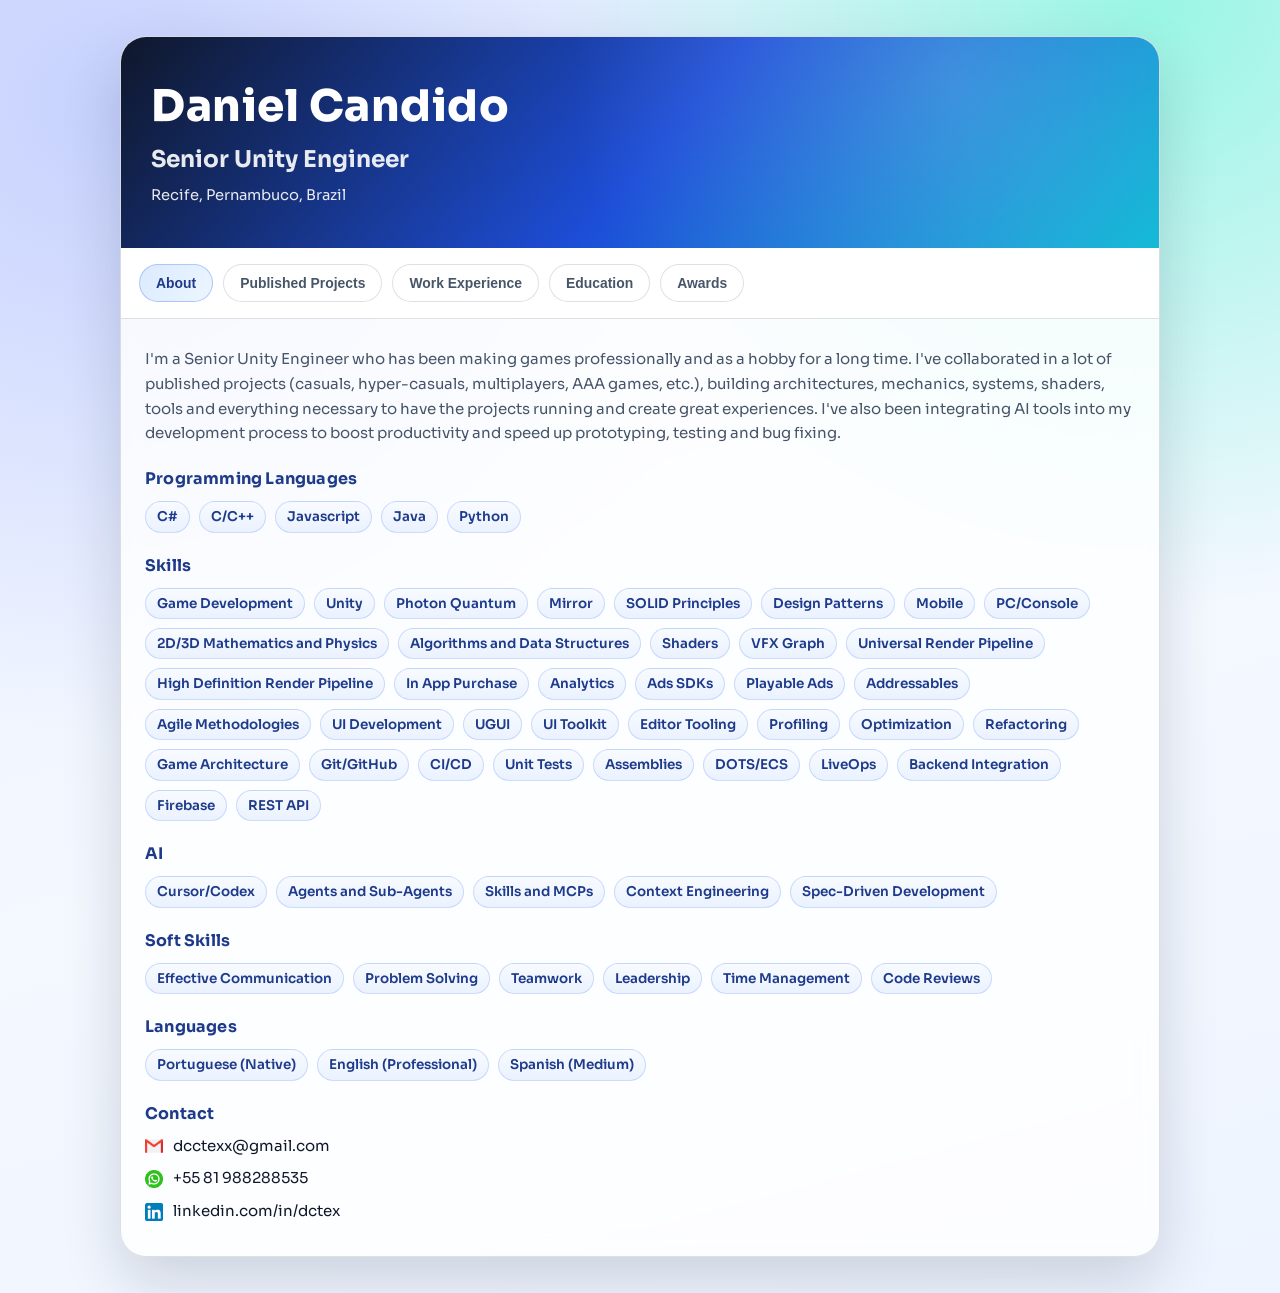
==== commit 9cc64755: "removing duplicated skills" ====
--- a/index.html
+++ b/index.html
@@ -449,7 +449,6 @@
           <span class="skill-chip" role="img" aria-label="Unity">Unity</span>
           <span class="skill-chip" role="img" aria-label="Photon Quantum">Photon Quantum</span>
           <span class="skill-chip" role="img" aria-label="Mirror">Mirror</span>
-          <span class="skill-chip" role="img" aria-label="AI Tools (Cursor/Claude Code/GPT Codex)">AI Tools (Cursor/Claude Code/GPT Codex)</span>
           <span class="skill-chip" role="img" aria-label="SOLID Principles">SOLID Principles</span>
           <span class="skill-chip" role="img" aria-label="Design Patterns">Design Patterns</span>
           <span class="skill-chip" role="img" aria-label="Mobile">Mobile</span>
@@ -485,6 +484,15 @@
           <span class="skill-chip" role="img" aria-label="REST API">REST API</span>
         </div>
 
+        <h3>AI</h3>
+        <div class="skills-wrap" aria-label="AI">
+          <span class="skill-chip" role="img" aria-label="Cursor/Codex">Cursor/Codex</span>
+          <span class="skill-chip" role="img" aria-label="Agents and Sub-Agents">Agents and Sub-Agents</span>
+          <span class="skill-chip" role="img" aria-label="Skills and MCPs">Skills and MCPs</span>
+          <span class="skill-chip" role="img" aria-label="Context Engineering">Context Engineering</span>
+          <span class="skill-chip" role="img" aria-label="Spec-Driven Development">Spec-Driven Development</span>
+        </div>
+
         <h3>Soft Skills</h3>
         <div class="skills-wrap" aria-label="Soft Skills">
           <span class="skill-chip" role="img" aria-label="Effective Communication">Effective Communication</span>
@@ -802,9 +810,9 @@
         <div class="card" style="margin-top: 12px;">
           <strong>Courses</strong>
           <ul>
-            <li>Shader Development for Unity3D (Shaderlab, HLSL and Shader Graph).</li>
+            <li>Shader Development for Unity (Shaderlab, HLSL and Shader Graph).</li>
             <li>Unity Compute Shaders.</li>
-            <li>Machine Learning with Unity3D, including Artificial Neural Networks in game context.</li>
+            <li>Machine Learning with Unity, including Artificial Neural Networks in game context.</li>
             <li>Unity DOTS/ECS.</li>
           </ul>
         </div>
